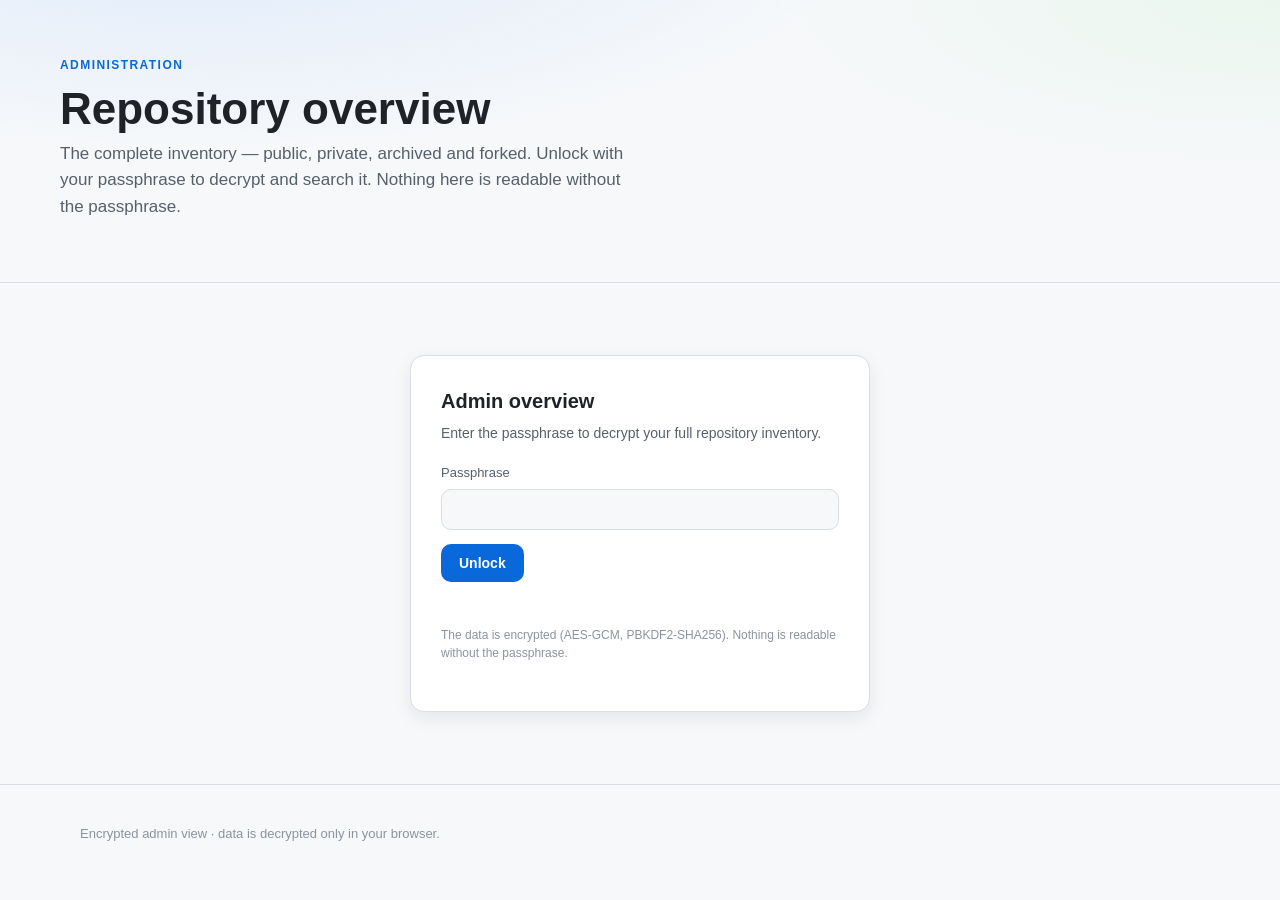
==== admin.html @ 07b768f1 "Add full repository index on public page and encrypted admin dashboard Public page: curated highligh" ====
<!doctype html>
<html lang="en">
<head>
  <meta charset="utf-8" />
  <meta name="viewport" content="width=device-width, initial-scale=1" />
  <title>Admin — repository overview</title>
  <meta name="robots" content="noindex, nofollow, noarchive" />
  <link rel="stylesheet" href="assets/styles.css" />
</head>
<body>
  <header class="hero">
    <div class="wrap hero-inner">
      <div class="eyebrow">Administration</div>
      <h1>Repository overview</h1>
      <p class="lead">
        The complete inventory — public, private, archived and forked. Unlock
        with your passphrase to decrypt and search it. Nothing here is readable
        without the passphrase.
      </p>
    </div>
  </header>

  <main class="wrap">
    <div id="app"></div>
  </main>

  <footer>
    <div class="wrap">
      <p>Encrypted admin view · data is decrypted only in your browser.</p>
    </div>
  </footer>

  <script src="assets/admin.js"></script>
</body>
</html>
---- assets/styles.css ----
:root {
  --bg: #0d1117;
  --bg-elev: #161b22;
  --bg-elev-2: #1c2330;
  --border: #2d3540;
  --text: #e6edf3;
  --text-dim: #9aa7b4;
  --text-faint: #6e7d8c;
  --accent: #6ea8fe;
  --accent-2: #7ee787;
  --warn: #f0b429;
  --danger: #ff7b72;
  --radius: 14px;
  --shadow: 0 6px 24px rgba(0, 0, 0, 0.35);
  --max: 1160px;
}

@media (prefers-color-scheme: light) {
  :root {
    --bg: #f6f8fa;
    --bg-elev: #ffffff;
    --bg-elev-2: #eef2f6;
    --border: #d8dee4;
    --text: #1f2328;
    --text-dim: #57606a;
    --text-faint: #8b949e;
    --accent: #0969da;
    --accent-2: #1a7f37;
    --warn: #9a6700;
    --danger: #cf222e;
    --shadow: 0 6px 18px rgba(27, 31, 36, 0.08);
  }
}

* { box-sizing: border-box; }

html { scroll-behavior: smooth; }

body {
  margin: 0;
  background: var(--bg);
  color: var(--text);
  font: 16px/1.55 -apple-system, BlinkMacSystemFont, "Segoe UI", Roboto, Helvetica, Arial, sans-serif;
  -webkit-font-smoothing: antialiased;
}

a { color: var(--accent); text-decoration: none; }
a:hover { text-decoration: underline; }

.wrap { max-width: var(--max); margin: 0 auto; padding: 0 20px; }

/* ---------- Hero ---------- */
.hero {
  border-bottom: 1px solid var(--border);
  background:
    radial-gradient(1100px 340px at 15% -20%, rgba(110, 168, 254, 0.16), transparent 60%),
    radial-gradient(900px 300px at 100% 0%, rgba(126, 231, 135, 0.10), transparent 55%);
}
.hero-inner { padding: 56px 0 40px; }
.eyebrow {
  text-transform: uppercase;
  letter-spacing: 0.12em;
  font-size: 12px;
  font-weight: 700;
  color: var(--accent);
}
.hero h1 { margin: 10px 0 8px; font-size: clamp(28px, 5vw, 44px); line-height: 1.1; }
.hero p.lead { max-width: 62ch; color: var(--text-dim); font-size: 17px; margin: 0 0 22px; }

.stats { display: flex; flex-wrap: wrap; gap: 10px; margin-top: 6px; }
.stat {
  background: var(--bg-elev);
  border: 1px solid var(--border);
  border-radius: 999px;
  padding: 7px 14px;
  font-size: 13px;
  color: var(--text-dim);
}
.stat b { color: var(--text); }

/* ---------- Admin banner ---------- */
.admin-banner {
  background: linear-gradient(90deg, rgba(240, 180, 41, 0.18), rgba(255, 123, 114, 0.14));
  border-bottom: 1px solid var(--border);
  color: var(--text);
  font-size: 14px;
  padding: 10px 0;
}
.admin-banner .wrap { display: flex; gap: 10px; align-items: center; flex-wrap: wrap; }
.admin-banner strong { color: var(--warn); }

/* ---------- Controls ---------- */
.controls {
  position: sticky;
  top: 0;
  z-index: 20;
  background: color-mix(in srgb, var(--bg) 88%, transparent);
  backdrop-filter: blur(10px);
  border-bottom: 1px solid var(--border);
  padding: 12px 0;
}
.controls-inner { display: flex; gap: 10px; flex-wrap: wrap; align-items: center; }
.controls input[type="search"] {
  flex: 1 1 240px;
  min-width: 180px;
  background: var(--bg-elev);
  border: 1px solid var(--border);
  color: var(--text);
  border-radius: 10px;
  padding: 10px 13px;
  font-size: 14px;
}
.controls select {
  background: var(--bg-elev);
  border: 1px solid var(--border);
  color: var(--text);
  border-radius: 10px;
  padding: 10px 12px;
  font-size: 14px;
}
.controls input:focus, .controls select:focus { outline: 2px solid var(--accent); outline-offset: 1px; }
.result-count { color: var(--text-faint); font-size: 13px; margin-left: auto; }

/* ---------- Sections ---------- */
main { padding: 32px 0 64px; }
.section { margin-bottom: 46px; scroll-margin-top: 84px; }
.section-head { margin-bottom: 18px; }
.section-head h2 { margin: 0 0 4px; font-size: 22px; display: flex; align-items: center; gap: 10px; }
.section-head h2 .count {
  font-size: 12px; font-weight: 600; color: var(--text-faint);
  border: 1px solid var(--border); border-radius: 999px; padding: 2px 9px;
}
.section-head p { margin: 0; color: var(--text-dim); font-size: 14px; }

.subsection { margin: 0 0 26px; }
.subsection h3 {
  margin: 0 0 12px;
  font-size: 13px;
  text-transform: uppercase;
  letter-spacing: 0.08em;
  color: var(--text-faint);
  font-weight: 700;
}

/* ---------- Cards ---------- */
.grid { display: grid; gap: 15px; grid-template-columns: repeat(auto-fill, minmax(310px, 1fr)); }
.grid.featured { grid-template-columns: repeat(auto-fill, minmax(340px, 1fr)); }

.card {
  background: var(--bg-elev);
  border: 1px solid var(--border);
  border-radius: var(--radius);
  padding: 17px 18px;
  display: flex;
  flex-direction: column;
  gap: 10px;
  transition: transform 0.14s ease, border-color 0.14s ease, box-shadow 0.14s ease;
}
.card:hover { transform: translateY(-3px); border-color: color-mix(in srgb, var(--accent) 55%, var(--border)); box-shadow: var(--shadow); }
.card.featured { padding: 20px; }
.card.is-private { border-left: 3px solid var(--danger); }
.card.is-archived { border-left: 3px solid var(--text-faint); opacity: 0.92; }
.card.is-fork { border-left: 3px solid var(--warn); }

.card-top { display: flex; align-items: flex-start; gap: 10px; justify-content: space-between; }
.card h4 { margin: 0; font-size: 16px; line-height: 1.25; word-break: break-word; }
.card h4 a { color: var(--text); }
.card h4 a:hover { color: var(--accent); text-decoration: none; }
.card .summary { margin: 0; color: var(--text-dim); font-size: 14px; }
.card.featured .summary { font-size: 14.5px; }

.meta { display: flex; flex-wrap: wrap; gap: 6px 12px; color: var(--text-faint); font-size: 12.5px; align-items: center; }
.lang-dot { width: 9px; height: 9px; border-radius: 50%; display: inline-block; margin-right: 5px; vertical-align: middle; }

.tags { display: flex; flex-wrap: wrap; gap: 6px; }
.tag {
  font-size: 11.5px;
  color: var(--text-dim);
  background: var(--bg-elev-2);
  border: 1px solid var(--border);
  border-radius: 999px;
  padding: 3px 9px;
  cursor: pointer;
}
.tag:hover { color: var(--text); border-color: var(--accent); }

.badges { display: flex; flex-wrap: wrap; gap: 5px; }
.badge {
  font-size: 10.5px; font-weight: 700; text-transform: uppercase; letter-spacing: 0.05em;
  border-radius: 5px; padding: 3px 7px; border: 1px solid transparent;
}
.badge.private { background: color-mix(in srgb, var(--danger) 18%, transparent); color: var(--danger); border-color: color-mix(in srgb, var(--danger) 40%, transparent); }
.badge.archived { background: color-mix(in srgb, var(--text-faint) 18%, transparent); color: var(--text-dim); border-color: var(--border); }
.badge.fork { background: color-mix(in srgb, var(--warn) 16%, transparent); color: var(--warn); border-color: color-mix(in srgb, var(--warn) 40%, transparent); }
.badge.make-public { background: color-mix(in srgb, var(--accent-2) 16%, transparent); color: var(--accent-2); border-color: color-mix(in srgb, var(--accent-2) 40%, transparent); }

.links { display: flex; flex-wrap: wrap; gap: 8px; margin-top: auto; padding-top: 4px; }
.links a {
  font-size: 13px; border: 1px solid var(--border); border-radius: 8px; padding: 6px 11px;
  color: var(--text); background: var(--bg-elev-2); display: inline-flex; align-items: center; gap: 6px;
}
.links a:hover { border-color: var(--accent); color: var(--accent); text-decoration: none; }
.links a.live { border-color: color-mix(in srgb, var(--accent-2) 45%, var(--border)); }

.reason {
  font-size: 12.5px;
  color: var(--text-faint);
  border-top: 1px dashed var(--border);
  padding-top: 9px;
  margin-top: 2px;
}
.reason b { color: var(--text-dim); }

.empty { color: var(--text-faint); padding: 18px 0; }

/* ---------- Legend ---------- */
.legend { display: flex; flex-wrap: wrap; gap: 8px; margin: 0 0 28px; }
.legend .badge { cursor: default; }

footer {
  border-top: 1px solid var(--border);
  color: var(--text-faint);
  font-size: 13px;
  padding: 26px 0 40px;
}
footer a { color: var(--text-dim); }

/* ---------- Passphrase gate (admin) ---------- */
.gate {
  max-width: 460px;
  margin: 72px auto;
  background: var(--bg-elev);
  border: 1px solid var(--border);
  border-radius: var(--radius);
  padding: 30px;
  box-shadow: var(--shadow);
}
.gate h2 { margin: 0 0 6px; font-size: 20px; }
.gate p { color: var(--text-dim); font-size: 14px; margin: 0 0 18px; }
.gate label { display: block; font-size: 13px; color: var(--text-dim); margin-bottom: 6px; }
.gate input {
  width: 100%;
  background: var(--bg);
  border: 1px solid var(--border);
  color: var(--text);
  border-radius: 10px;
  padding: 11px 13px;
  font-size: 15px;
  margin-bottom: 14px;
}
.gate button, .btn {
  background: var(--accent);
  color: #fff;
  border: 0;
  border-radius: 10px;
  padding: 11px 18px;
  font-size: 14px;
  font-weight: 600;
  cursor: pointer;
}
.gate button:hover, .btn:hover { filter: brightness(1.08); }
.gate .error { color: var(--danger); font-size: 13px; margin-top: 12px; min-height: 18px; }
.gate .hint { color: var(--text-faint); font-size: 12px; margin-top: 14px; }

/* ---------- Dashboard (admin) ---------- */
.panels { display: grid; gap: 15px; grid-template-columns: repeat(auto-fit, minmax(260px, 1fr)); margin-bottom: 28px; }
.panel { background: var(--bg-elev); border: 1px solid var(--border); border-radius: var(--radius); padding: 16px 18px; }
.panel h3 { margin: 0 0 12px; font-size: 14px; text-transform: uppercase; letter-spacing: 0.06em; color: var(--text-faint); }
.bar-row { display: grid; grid-template-columns: 130px 1fr 44px; align-items: center; gap: 10px; font-size: 13px; margin-bottom: 7px; }
.bar-row .bar-label { color: var(--text-dim); white-space: nowrap; overflow: hidden; text-overflow: ellipsis; }
.bar-track { background: var(--bg-elev-2); border-radius: 999px; height: 8px; overflow: hidden; }
.bar-fill { height: 100%; border-radius: 999px; background: linear-gradient(90deg, var(--accent), var(--accent-2)); }
.bar-row .bar-num { text-align: right; color: var(--text-faint); }

/* ---------- Table (admin) ---------- */
.table-wrap { overflow: auto; border: 1px solid var(--border); border-radius: var(--radius); background: var(--bg-elev); }
table.repos { width: 100%; border-collapse: collapse; font-size: 13px; min-width: 900px; }
table.repos th, table.repos td { padding: 9px 12px; text-align: left; border-bottom: 1px solid var(--border); vertical-align: top; }
table.repos thead th { position: sticky; top: 0; background: var(--bg-elev-2); color: var(--text-dim); font-size: 11.5px; text-transform: uppercase; letter-spacing: 0.05em; z-index: 1; }
table.repos tbody tr:hover { background: color-mix(in srgb, var(--accent) 7%, transparent); }
table.repos td.name a { color: var(--text); font-weight: 600; }
table.repos td.name a:hover { color: var(--accent); }
table.repos .cell-tags { color: var(--text-faint); font-size: 12px; }
table.repos .why { color: var(--text-faint); font-size: 12px; max-width: 320px; }

/* ---------- Full index (public appendix) ---------- */
details.appendix {
  border: 1px solid var(--border);
  border-radius: var(--radius);
  background: var(--bg-elev);
  padding: 4px 18px 10px;
  margin-top: 10px;
}
details.appendix > summary {
  cursor: pointer;
  font-weight: 600;
  font-size: 15px;
  padding: 14px 0;
  list-style: none;
}
details.appendix > summary::-webkit-details-marker { display: none; }
details.appendix > summary::before { content: "▸ "; color: var(--accent); }
details.appendix[open] > summary::before { content: "▾ "; }
details.appendix .appendix-note { color: var(--text-faint); font-size: 13px; margin: 0 0 14px; }
.index-group { margin-bottom: 18px; }
.index-group h4 { margin: 0 0 8px; font-size: 12px; text-transform: uppercase; letter-spacing: 0.07em; color: var(--text-faint); }
.index-rows { display: grid; gap: 2px; }
.index-row {
  display: grid;
  grid-template-columns: minmax(180px, 1.4fr) 110px 1fr auto;
  gap: 12px;
  align-items: baseline;
  padding: 6px 4px;
  border-bottom: 1px dashed var(--border);
  font-size: 13.5px;
}
.index-row:last-child { border-bottom: 0; }
.index-row .idx-name { font-weight: 600; }
.index-row .idx-name a { color: var(--text); }
.index-row .idx-name a:hover { color: var(--accent); }
.index-row .idx-lang { color: var(--text-faint); font-size: 12.5px; }
.index-row .idx-desc { color: var(--text-dim); font-size: 12.5px; overflow: hidden; text-overflow: ellipsis; white-space: nowrap; }
.index-row .idx-links a { font-size: 12px; margin-left: 10px; color: var(--text-dim); }
.index-row .idx-links a:hover { color: var(--accent); }
.index-row .legacy-flag { color: var(--warn); font-size: 10.5px; font-weight: 700; text-transform: uppercase; margin-left: 8px; }

@media (max-width: 560px) {
  .hero-inner { padding: 40px 0 30px; }
  .grid { grid-template-columns: 1fr; }
  .result-count { width: 100%; margin-left: 0; }
  .index-row { grid-template-columns: 1fr; gap: 2px; }
  .index-row .idx-desc { white-space: normal; }
}
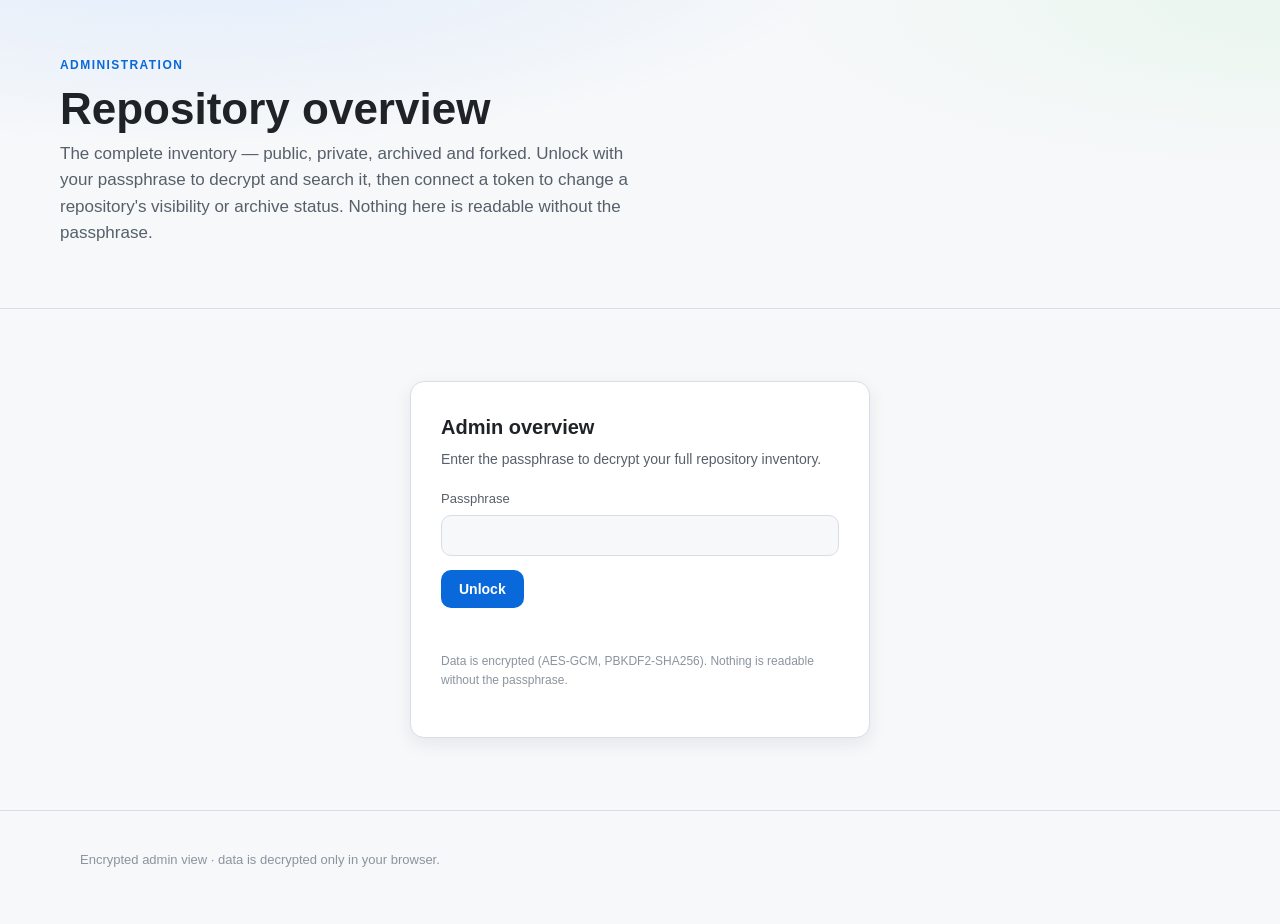
==== commit f8c260bb: "Add reversible admin actions: toggle visibility and archive state Admin dashboard can now change a r" ====
--- a/admin.html
+++ b/admin.html
@@ -14,8 +14,9 @@
       <h1>Repository overview</h1>
       <p class="lead">
         The complete inventory — public, private, archived and forked. Unlock
-        with your passphrase to decrypt and search it. Nothing here is readable
-        without the passphrase.
+        with your passphrase to decrypt and search it, then connect a token to
+        change a repository's visibility or archive status. Nothing here is
+        readable without the passphrase.
       </p>
     </div>
   </header>
--- a/assets/styles.css
+++ b/assets/styles.css
@@ -331,3 +331,27 @@
   .index-row { grid-template-columns: 1fr; gap: 2px; }
   .index-row .idx-desc { white-space: normal; }
 }
+
+/* ---------- Admin write actions ---------- */
+.conn-row { display: flex; gap: 10px; flex-wrap: wrap; align-items: center; margin-bottom: 10px; }
+.conn-row input {
+  flex: 1 1 280px;
+  min-width: 200px;
+  background: var(--bg);
+  border: 1px solid var(--border);
+  color: var(--text);
+  border-radius: 10px;
+  padding: 9px 12px;
+  font-size: 14px;
+}
+.conn-state { font-size: 13px; color: var(--text-dim); display: flex; align-items: center; gap: 8px; }
+.btn.small { padding: 5px 10px; font-size: 12px; font-weight: 600; border-radius: 7px; }
+.btn.ghost { background: transparent; color: var(--text); border: 1px solid var(--border); }
+.btn.ghost:hover { border-color: var(--accent); color: var(--accent); filter: none; }
+.btn:disabled { opacity: 0.45; cursor: not-allowed; }
+.row-actions { display: flex; gap: 6px; flex-wrap: wrap; }
+.status { font-size: 13px; margin-top: 8px; min-height: 16px; }
+.status.ok { color: var(--accent-2); }
+.status.err { color: var(--danger); }
+table.repos tr.dirty { background: color-mix(in srgb, var(--warn) 10%, transparent); }
+.changed-flag { color: var(--warn); }
